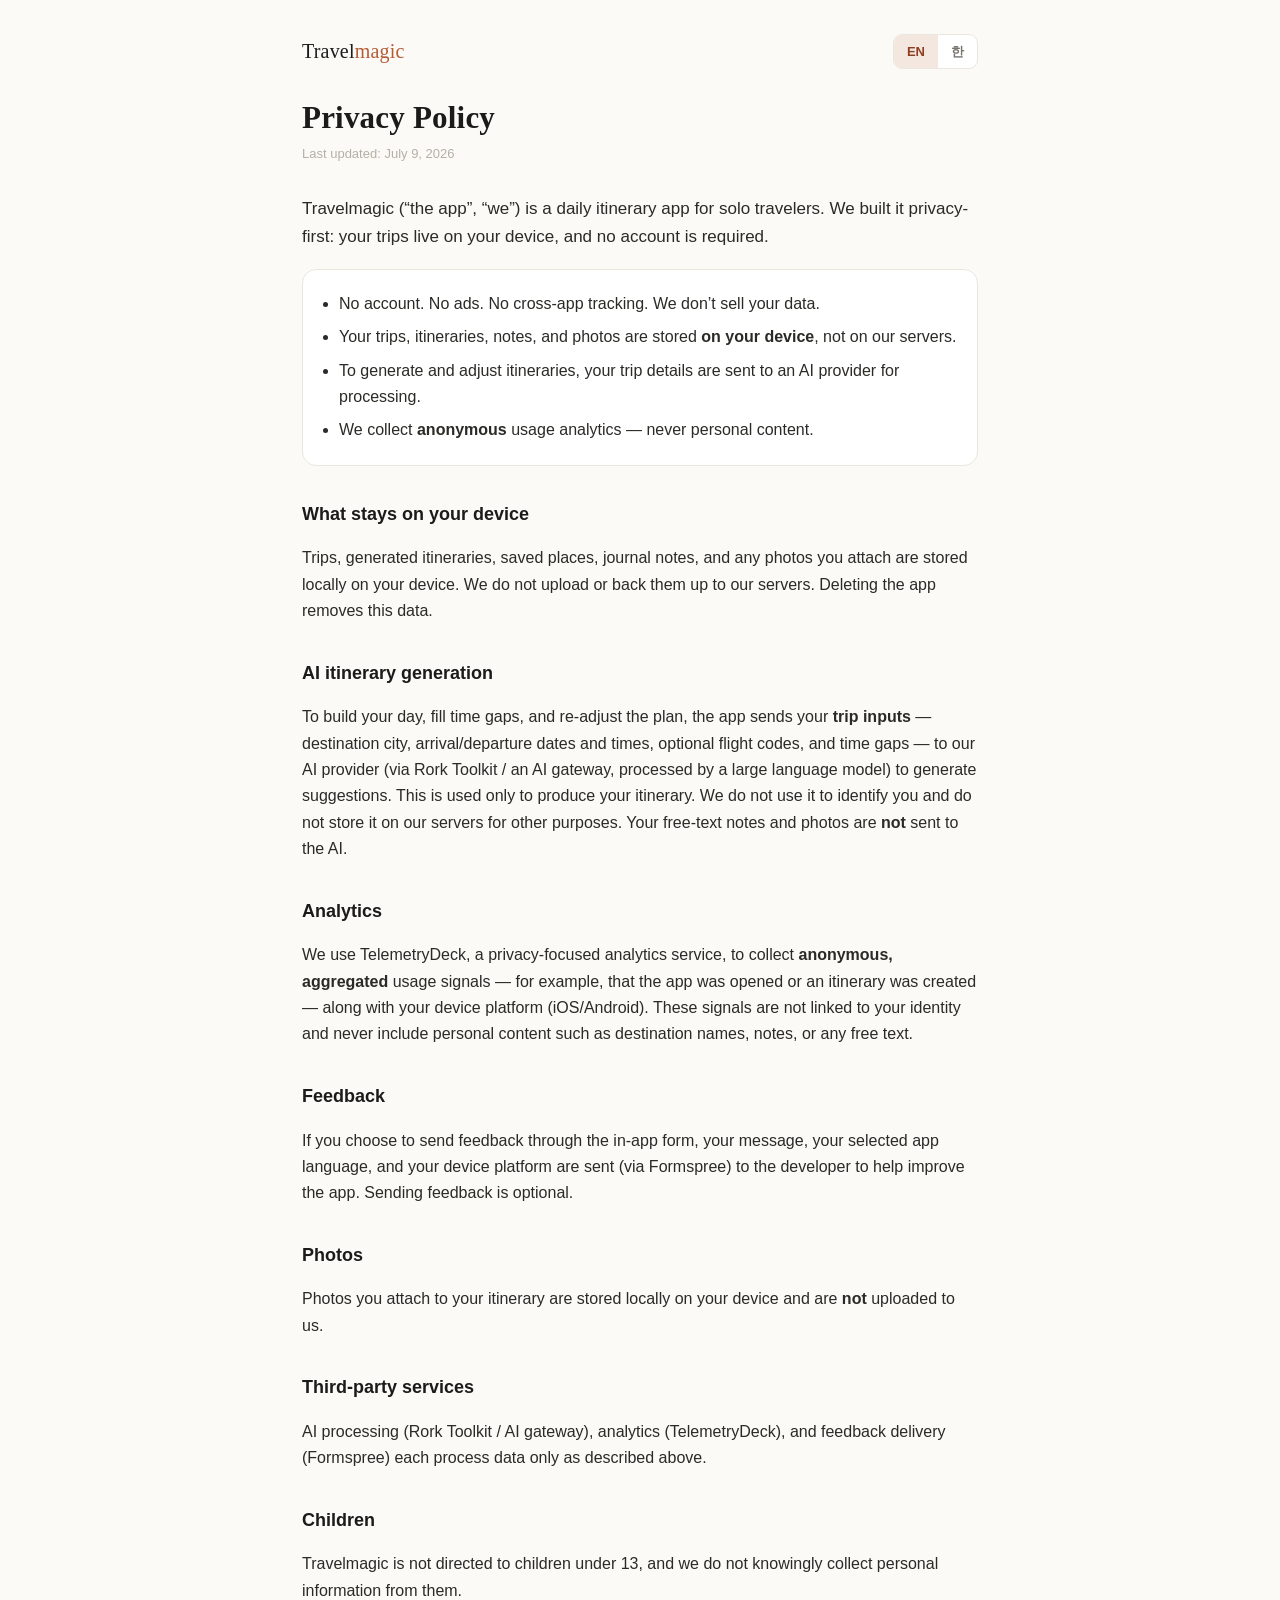
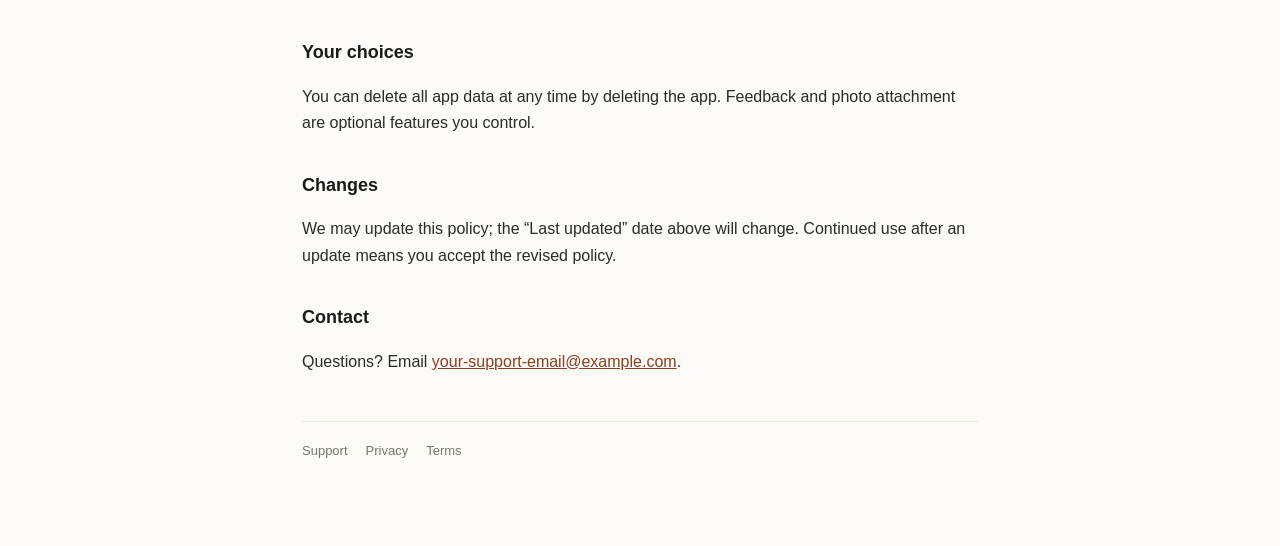
==== privacy.html @ 5fe2d735 "Travelmagic legal pages: privacy, terms, support (ko/en) Co-Authored-By: Claude Opus 4.8 <noreply@an" ====
<!doctype html>
<html lang="en">
<head>
<meta charset="utf-8" />
<meta name="viewport" content="width=device-width, initial-scale=1" />
<title>Travelmagic — Privacy Policy</title>
<meta name="description" content="Travelmagic privacy policy — privacy-first solo travel itinerary app." />
<link rel="stylesheet" href="style.css" />
</head>
<body>
<div class="wrap">
  <div class="top">
    <a class="brand" href="index.html">Travel<span>magic</span></a>
    <div class="toggle" role="group" aria-label="Language">
      <button type="button" data-lang="en">EN</button>
      <button type="button" data-lang="ko">한</button>
    </div>
  </div>

  <!-- ENGLISH -->
  <div class="en">
    <h1>Privacy Policy</h1>
    <p class="updated">Last updated: July 9, 2026</p>
    <p class="lead">Travelmagic (“the app”, “we”) is a daily itinerary app for solo travelers. We built it privacy-first: your trips live on your device, and no account is required.</p>

    <div class="card">
      <ul>
        <li>No account. No ads. No cross-app tracking. We don’t sell your data.</li>
        <li>Your trips, itineraries, notes, and photos are stored <b>on your device</b>, not on our servers.</li>
        <li>To generate and adjust itineraries, your trip details are sent to an AI provider for processing.</li>
        <li>We collect <b>anonymous</b> usage analytics — never personal content.</li>
      </ul>
    </div>

    <h2>What stays on your device</h2>
    <p>Trips, generated itineraries, saved places, journal notes, and any photos you attach are stored locally on your device. We do not upload or back them up to our servers. Deleting the app removes this data.</p>

    <h2>AI itinerary generation</h2>
    <p>To build your day, fill time gaps, and re-adjust the plan, the app sends your <b>trip inputs</b> — destination city, arrival/departure dates and times, optional flight codes, and time gaps — to our AI provider (via Rork Toolkit / an AI gateway, processed by a large language model) to generate suggestions. This is used only to produce your itinerary. We do not use it to identify you and do not store it on our servers for other purposes. Your free-text notes and photos are <b>not</b> sent to the AI.</p>

    <h2>Analytics</h2>
    <p>We use TelemetryDeck, a privacy-focused analytics service, to collect <b>anonymous, aggregated</b> usage signals — for example, that the app was opened or an itinerary was created — along with your device platform (iOS/Android). These signals are not linked to your identity and never include personal content such as destination names, notes, or any free text.</p>

    <h2>Feedback</h2>
    <p>If you choose to send feedback through the in-app form, your message, your selected app language, and your device platform are sent (via Formspree) to the developer to help improve the app. Sending feedback is optional.</p>

    <h2>Photos</h2>
    <p>Photos you attach to your itinerary are stored locally on your device and are <b>not</b> uploaded to us.</p>

    <h2>Third-party services</h2>
    <p>AI processing (Rork Toolkit / AI gateway), analytics (TelemetryDeck), and feedback delivery (Formspree) each process data only as described above.</p>

    <h2>Children</h2>
    <p>Travelmagic is not directed to children under 13, and we do not knowingly collect personal information from them.</p>

    <h2>Your choices</h2>
    <p>You can delete all app data at any time by deleting the app. Feedback and photo attachment are optional features you control.</p>

    <h2>Changes</h2>
    <p>We may update this policy; the “Last updated” date above will change. Continued use after an update means you accept the revised policy.</p>

    <h2>Contact</h2>
    <p>Questions? Email <a href="mailto:your-support-email@example.com">your-support-email@example.com</a>.</p>
  </div>

  <!-- KOREAN -->
  <div class="ko">
    <h1>개인정보처리방침</h1>
    <p class="updated">최종 업데이트: 2026년 7월 9일</p>
    <p class="lead">Travelmagic(‘앱’)은 혼자 여행하는 사람을 위한 하루 일정 앱입니다. 개인정보를 최우선으로 설계했습니다 — 여행 데이터는 기기에 저장되고, 계정이 필요 없습니다.</p>

    <div class="card">
      <ul>
        <li>계정 없음. 광고 없음. 앱 간 추적 없음. 데이터를 판매하지 않습니다.</li>
        <li>여행·일정·메모·사진은 우리 서버가 아니라 <b>기기에</b> 저장됩니다.</li>
        <li>일정을 생성·조정하기 위해 여행 정보를 AI 제공자에게 전송해 처리합니다.</li>
        <li><b>익명</b> 사용 통계만 수집하며, 개인 내용은 절대 포함하지 않습니다.</li>
      </ul>
    </div>

    <h2>기기에 저장되는 것</h2>
    <p>여행, 생성된 일정, 저장한 장소, 메모, 첨부한 사진은 기기에 로컬로 저장됩니다. 우리 서버에 업로드하거나 백업하지 않습니다. 앱을 삭제하면 이 데이터도 함께 삭제됩니다.</p>

    <h2>AI 일정 생성</h2>
    <p>하루 계획을 만들고, 빈틈을 채우고, 일정을 다시 배열하기 위해 앱은 <b>여행 입력값</b> — 목적지 도시, 도착/출발 날짜와 시각, 선택 입력한 항공편 코드, 시간 빈틈 — 을 AI 제공자(Rork Toolkit / AI 게이트웨이, 대규모 언어모델로 처리)에게 전송해 제안을 생성합니다. 이 정보는 일정 생성에만 사용되며, 신원 식별에 쓰지 않고 다른 목적으로 서버에 저장하지 않습니다. 자유 입력 메모와 사진은 AI에 <b>전송되지 않습니다.</b></p>

    <h2>사용 통계</h2>
    <p>개인정보 중심 서비스인 TelemetryDeck을 사용해 <b>익명·집계</b> 사용 신호(예: 앱 실행, 일정 생성)와 기기 플랫폼(iOS/Android)을 수집합니다. 이 신호는 신원과 연결되지 않으며, 도시명·메모 등 개인 내용은 절대 포함하지 않습니다.</p>

    <h2>피드백</h2>
    <p>앱 내 피드백 폼으로 의견을 보내면 메시지·선택한 앱 언어·기기 플랫폼이 (Formspree를 통해) 개발자에게 전달되어 앱 개선에 사용됩니다. 피드백 전송은 선택입니다.</p>

    <h2>사진</h2>
    <p>일정에 첨부한 사진은 기기에 로컬로 저장되며 우리 쪽으로 <b>업로드되지 않습니다.</b></p>

    <h2>제3자 서비스</h2>
    <p>AI 처리(Rork Toolkit / AI 게이트웨이), 사용 통계(TelemetryDeck), 피드백 전달(Formspree)은 각각 위에 설명한 범위에서만 데이터를 처리합니다.</p>

    <h2>아동</h2>
    <p>Travelmagic은 만 13세 미만 아동을 대상으로 하지 않으며, 고의로 아동의 개인정보를 수집하지 않습니다.</p>

    <h2>사용자의 선택권</h2>
    <p>앱을 삭제하면 언제든 모든 앱 데이터가 삭제됩니다. 피드백과 사진 첨부는 사용자가 제어하는 선택 기능입니다.</p>

    <h2>변경</h2>
    <p>본 방침은 변경될 수 있으며, 변경 시 상단의 ‘최종 업데이트’ 날짜가 갱신됩니다. 변경 후 계속 사용하면 개정된 방침에 동의한 것으로 간주됩니다.</p>

    <h2>문의</h2>
    <p>궁금한 점은 <a href="mailto:your-support-email@example.com">your-support-email@example.com</a>으로 이메일 주세요.</p>
  </div>

  <div class="foot">
    <a href="index.html">Support</a>
    <a href="privacy.html">Privacy</a>
    <a href="terms.html">Terms</a>
  </div>
</div>
<script src="toggle.js"></script>
</body>
</html>
---- style.css ----
:root{
  --bg:#FBFAF7; --surface:#FFFFFF; --ink:#1C1B19; --muted:#78756E;
  --faint:#B4B0A6; --line:#EAE7DF; --accent:#B65A34; --accentBg:#F4E7DF; --accentInk:#8C3F20;
}
*{box-sizing:border-box}
html{-webkit-text-size-adjust:100%}
body{
  margin:0; background:var(--bg); color:var(--ink);
  font-family:-apple-system,BlinkMacSystemFont,"Segoe UI",Roboto,"Helvetica Neue",Arial,"Apple SD Gothic Neo","Malgun Gothic",sans-serif;
  line-height:1.65; font-size:16px; -webkit-font-smoothing:antialiased;
}
.wrap{max-width:720px; margin:0 auto; padding:34px 22px 84px}
.top{display:flex; align-items:center; justify-content:space-between; gap:12px; margin-bottom:30px; flex-wrap:wrap}
.brand{font-family:Georgia,"Times New Roman",serif; font-size:20px; color:var(--ink); text-decoration:none; letter-spacing:.2px}
.brand span{color:var(--accent)}
.toggle{display:inline-flex; border:1px solid var(--line); border-radius:9px; overflow:hidden; background:var(--surface)}
.toggle button{appearance:none; -webkit-appearance:none; border:0; background:transparent; color:var(--muted); font:inherit; font-size:13px; font-weight:600; padding:6px 13px; cursor:pointer}
.toggle button.on{background:var(--accentBg); color:var(--accentInk)}
h1{font-family:Georgia,"Times New Roman",serif; font-size:31px; line-height:1.22; margin:0 0 6px; letter-spacing:.2px}
.updated{color:var(--faint); font-size:13px; margin:0 0 30px}
h2{font-size:18px; margin:34px 0 10px}
p,li{color:#2b2a27}
a{color:var(--accentInk)}
.lead{font-size:17px; color:#2b2a27; margin-top:0}
.card{background:var(--surface); border:1px solid var(--line); border-radius:14px; padding:14px 18px; margin:18px 0}
.card ul{margin:0; padding-left:18px}
.card li{margin:7px 0}
.q{font-weight:600; color:var(--ink); margin:20px 0 4px}
.foot{margin-top:46px; padding-top:18px; border-top:1px solid var(--line); color:var(--faint); font-size:13px; display:flex; gap:18px; flex-wrap:wrap}
.foot a{color:var(--muted); text-decoration:none}
.foot a:hover{color:var(--accentInk)}
.ko{display:none}
body.show-ko .en{display:none}
body.show-ko .ko{display:block}
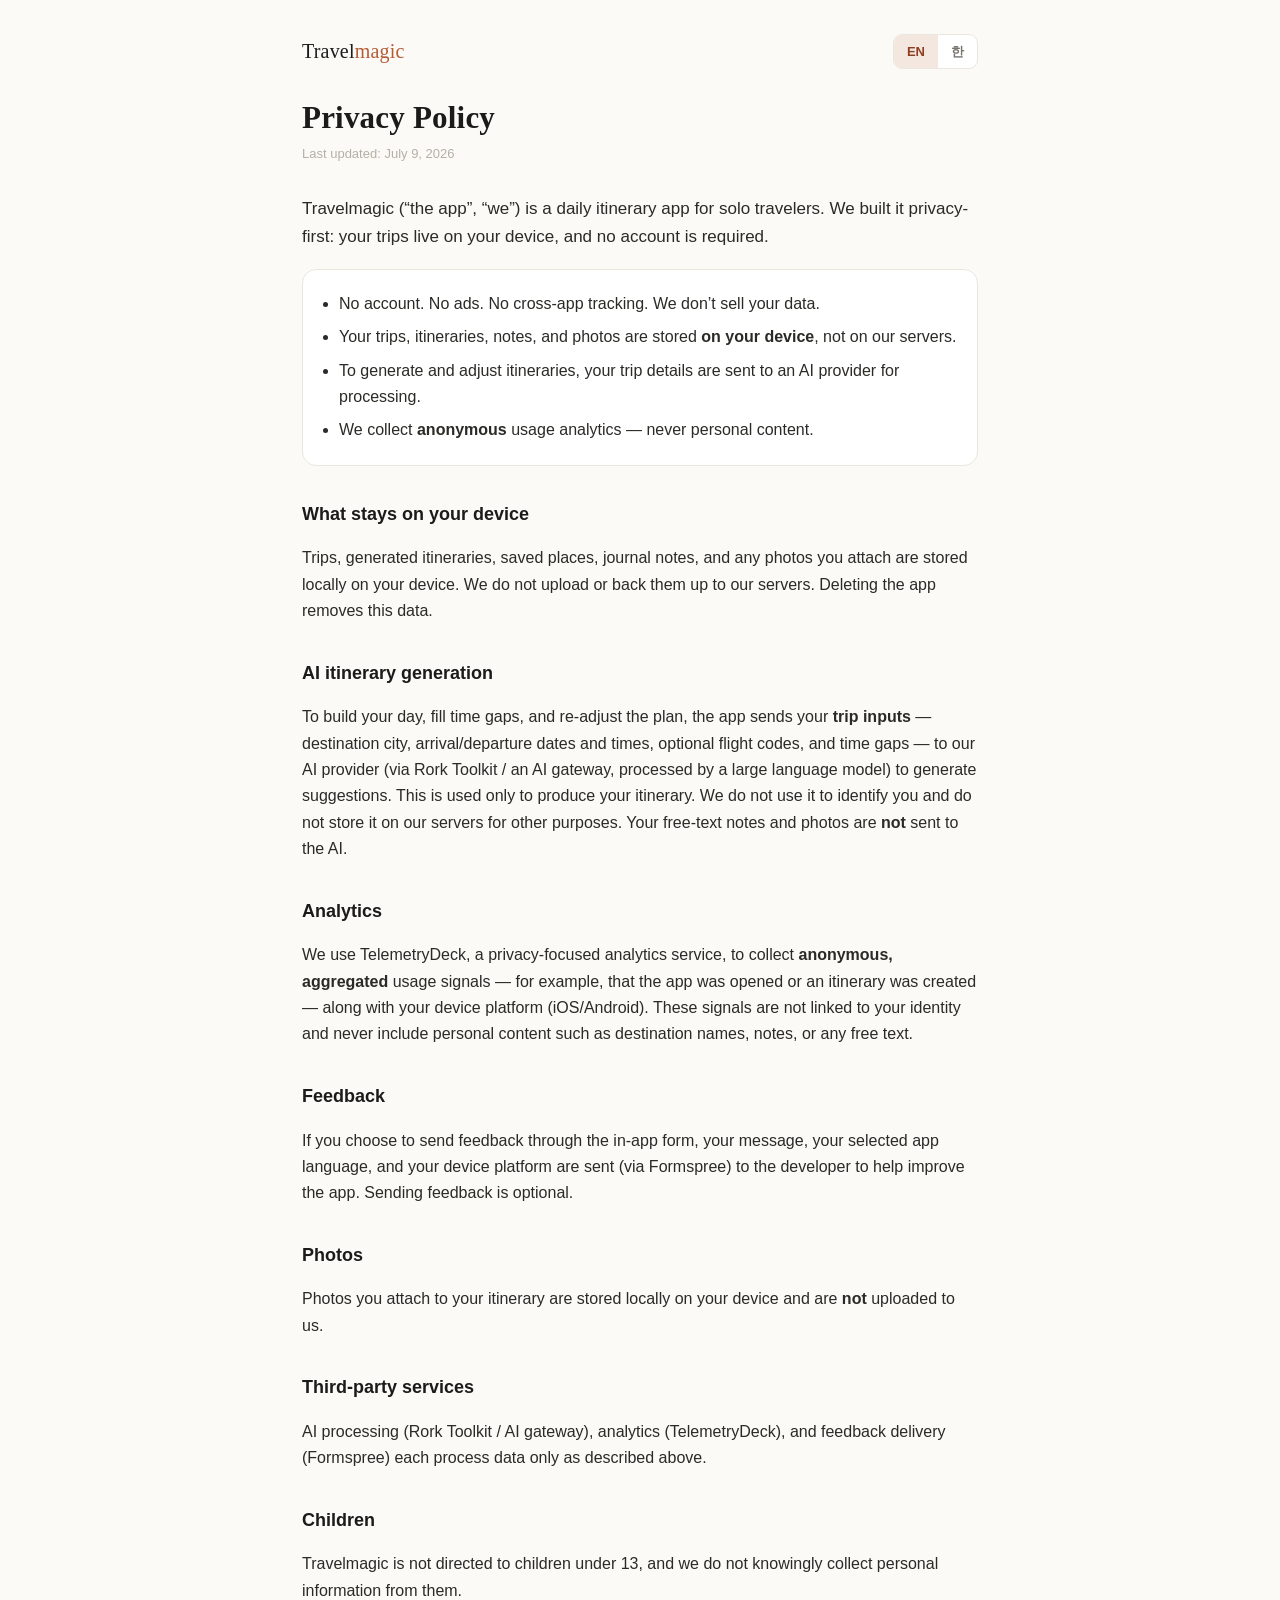
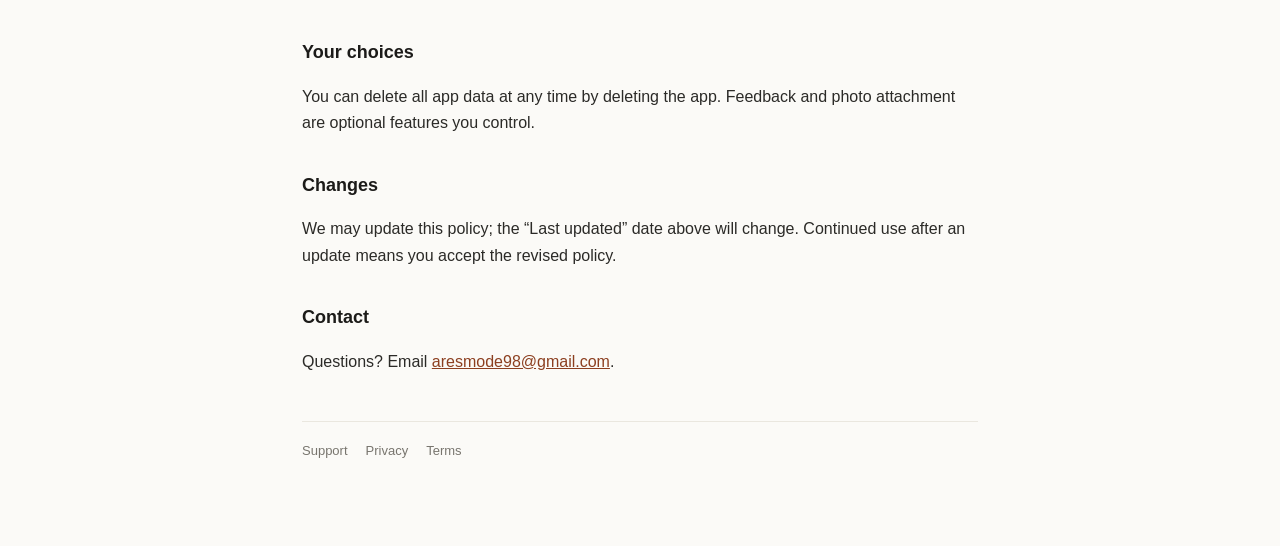
==== commit dbbed6e8: "Set support contact email Co-Authored-By: Claude Opus 4.8 <noreply@anthropic.com>" ====
--- a/privacy.html
+++ b/privacy.html
@@ -60,7 +60,7 @@
     <p>We may update this policy; the “Last updated” date above will change. Continued use after an update means you accept the revised policy.</p>
 
     <h2>Contact</h2>
-    <p>Questions? Email <a href="mailto:your-support-email@example.com">your-support-email@example.com</a>.</p>
+    <p>Questions? Email <a href="mailto:aresmode98@gmail.com">aresmode98@gmail.com</a>.</p>
   </div>
 
   <!-- KOREAN -->
@@ -106,7 +106,7 @@
     <p>본 방침은 변경될 수 있으며, 변경 시 상단의 ‘최종 업데이트’ 날짜가 갱신됩니다. 변경 후 계속 사용하면 개정된 방침에 동의한 것으로 간주됩니다.</p>
 
     <h2>문의</h2>
-    <p>궁금한 점은 <a href="mailto:your-support-email@example.com">your-support-email@example.com</a>으로 이메일 주세요.</p>
+    <p>궁금한 점은 <a href="mailto:aresmode98@gmail.com">aresmode98@gmail.com</a>으로 이메일 주세요.</p>
   </div>
 
   <div class="foot">
